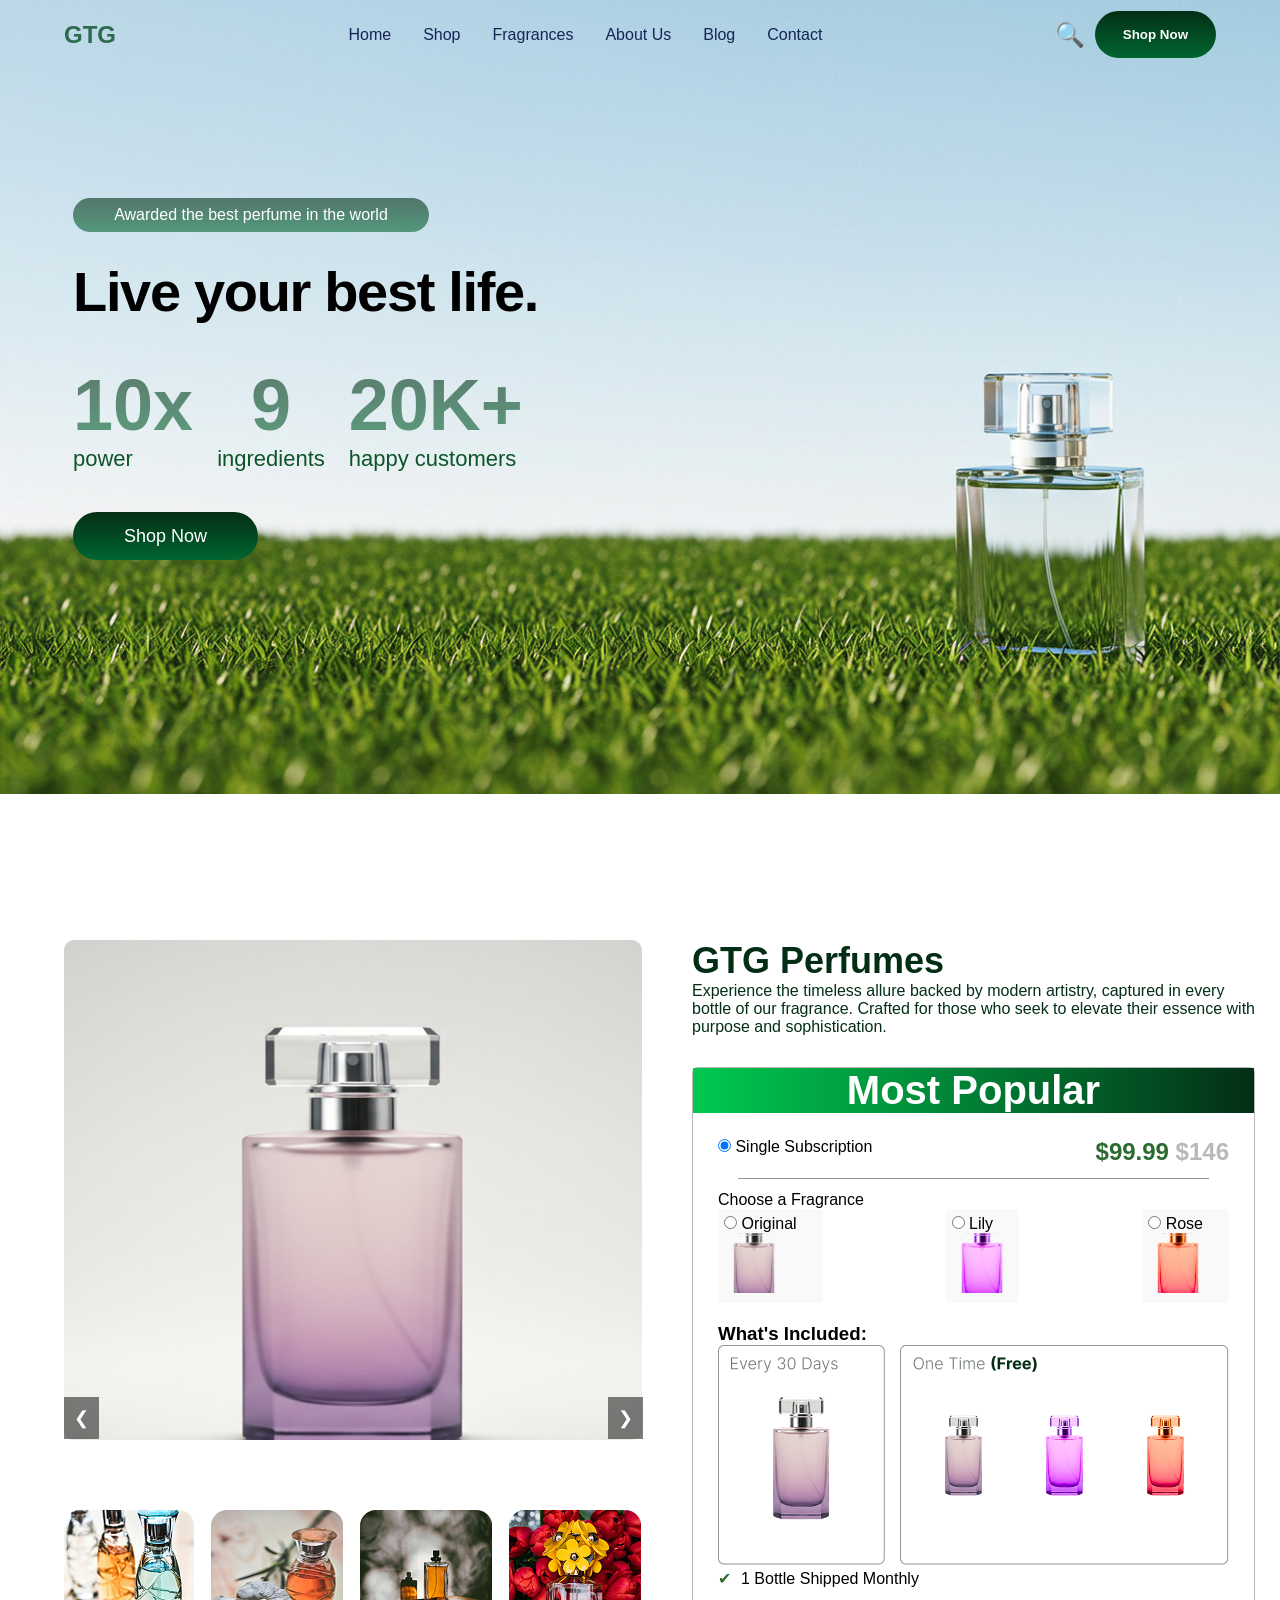
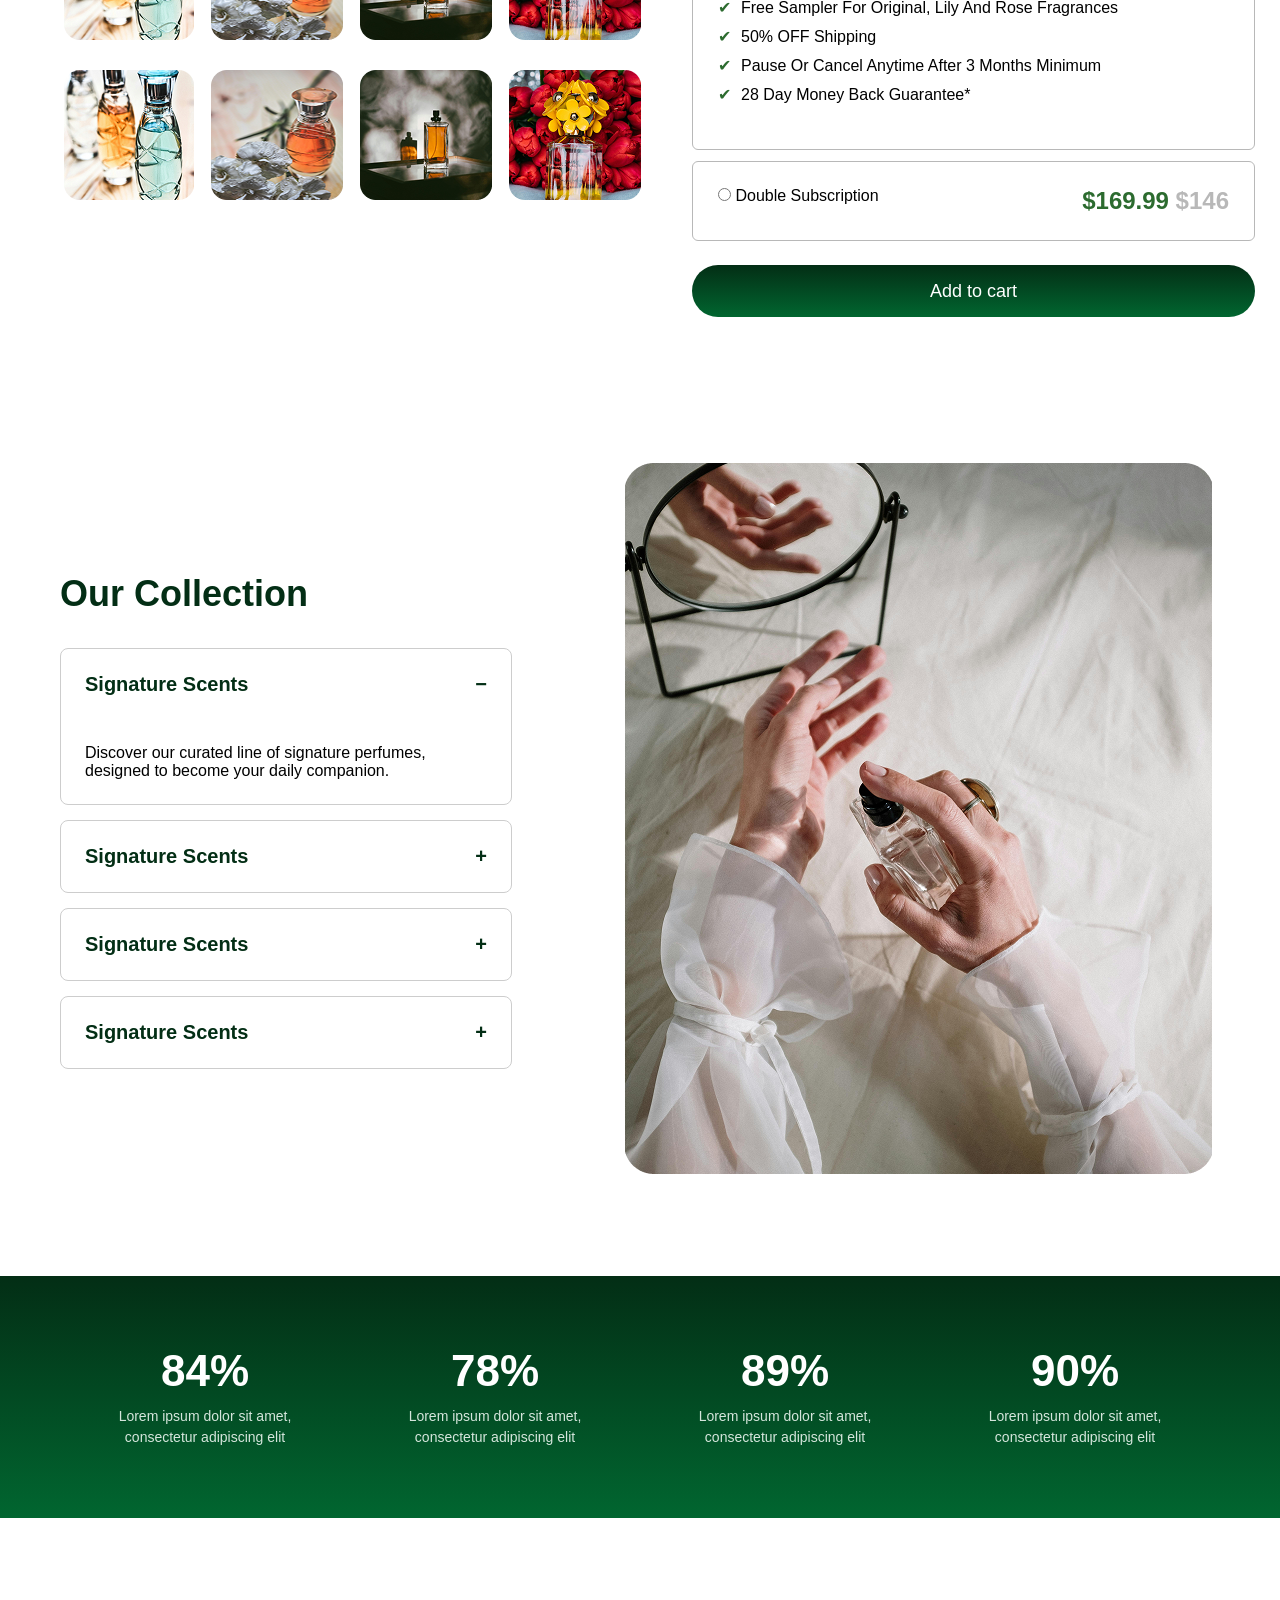
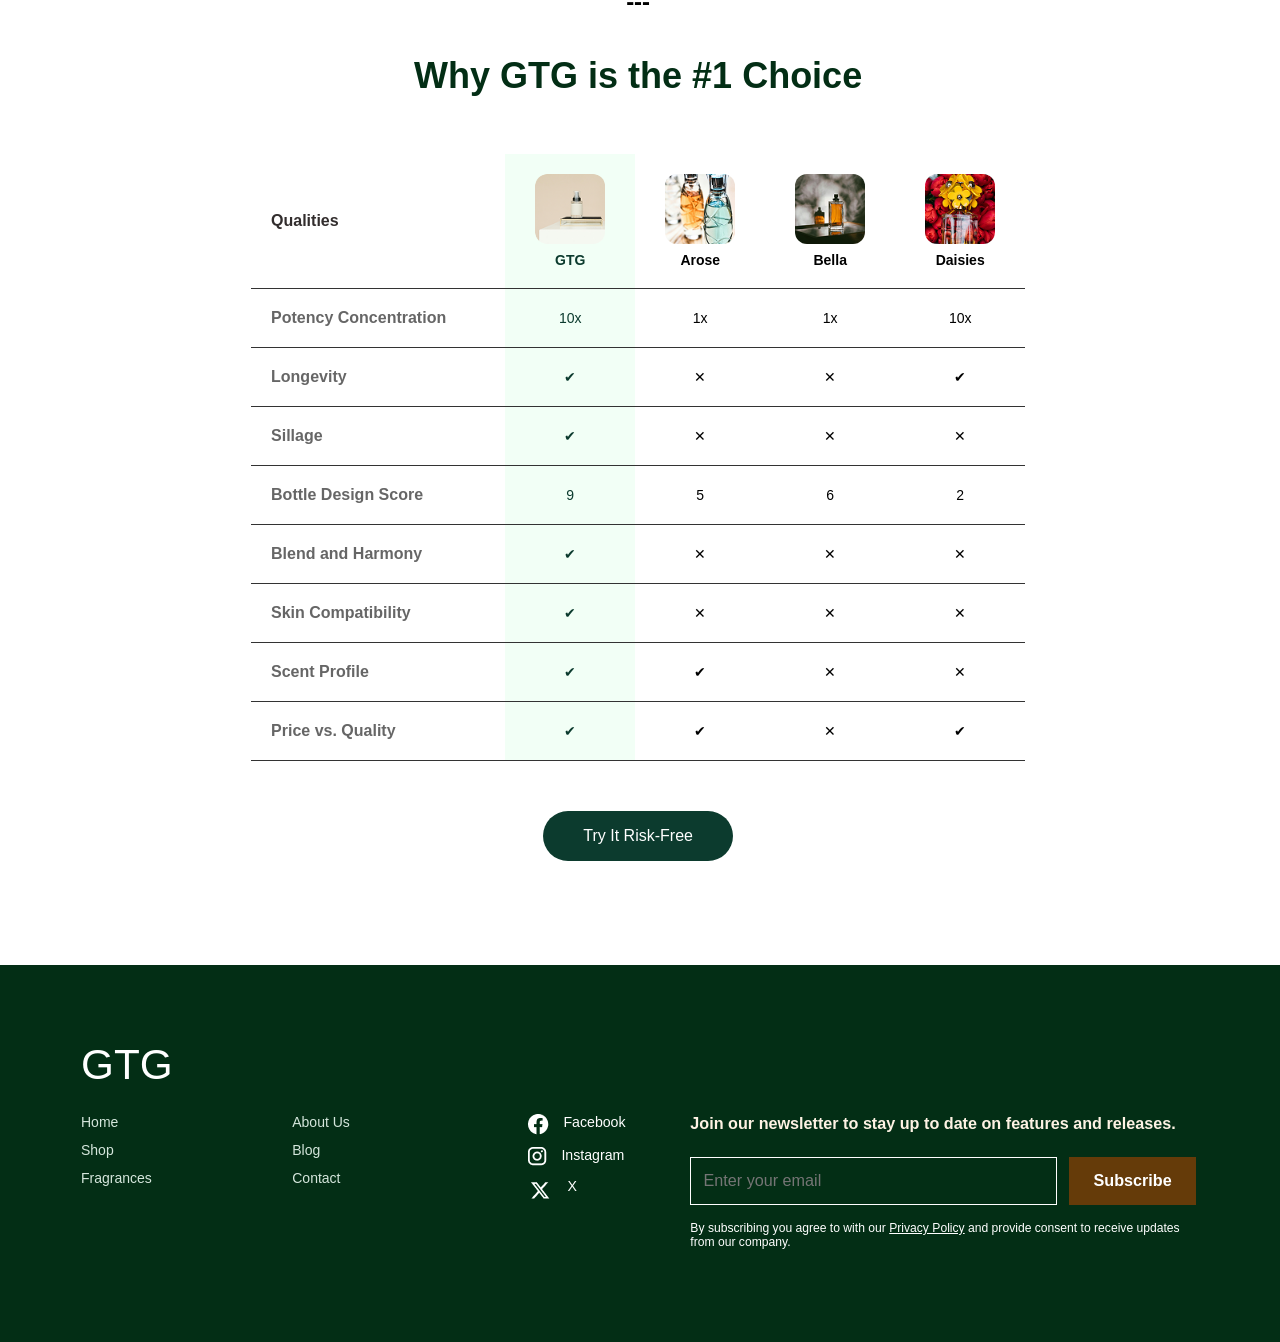
==== index.html @ 64ce1690 "Create index.html" ====
<!DOCTYPE html>
<html lang="en">
  <head>
    <meta charset="UTF-8" />
    <meta name="viewport" content="width=device-width, initial-scale=1.0" />
    <title>Header Example</title>
    <link rel="stylesheet" href="css/perfume.css" />
    <script src="js/perfume.js" defer></script>
  </head>
  <body>
    <div class="container">
      <header>
        <div class="header-left"><span class="gtg">GTG</span></div>
        <div class="header-center" id="navMenu">
          <nav>
            <ul>
              <li><a href="#">Home</a></li>
              <li><a href="#">Shop</a></li>
              <li><a href="#">Fragrances</a></li>
              <li><a href="#">About Us</a></li>
              <li><a href="#">Blog</a></li>
              <li><a href="#">Contact</a></li>
            </ul>
          </nav>
        </div>
        <div class="header-right">
          <span class="search-icon">&#128269;</span>
          <button class="shop-now-btn">Shop Now</button>
          <div class="hamburger" onclick="toggleMenu()">☰</div>
        </div>
      </header>
      <section class="promo-section">
        <div class="award">
          <button class="award-btn">
            Awarded the best perfume in the world
          </button>
        </div>
        <div class="tagline"><h1>Live your best life.</h1></div>
        <div class="stats">
          <div class="stat">
            <span class="number">10x</span> <span class="label">power</span>
          </div>
          <div class="stat">
            <span class="number">9</span> <span class="label">ingredients</span>
          </div>
          <div class="stat">
            <span class="number">20K+</span>
            <span class="label">happy customers</span>
          </div>
        </div>
        <button class="shop-now-btn">Shop Now</button>
      </section>
    </div>
    <div class="section-2">
      <div class="carousel-container">
        <img
          id="main-image"
          class="main-image"
          src="/assets/image_1.png"
          alt="Main Image"
        />
        <div class="thumbnails-container">
          <img src="/assets/image_1.png" class="thumbnail" data-index="1" />
          <img
            src="/assets/image_1.png"
            alt="Thumbnail 3"
            class="thumbnail"
            data-index="2"
          />
        </div>
        <div class="next-prev">
          <button class="prev">&#10094;</button>
          <button class="next">&#10095;</button>
        </div>
        <div class="dots">
          <span class="dot" data-index="0"></span>
          <span class="dot" data-index="1"></span>
          <span class="dot" data-index="2"></span>
        </div>
        <div class="bottom-image">
          <img src="/assets/same1.png" /> <img src="/assets/same2.png" />
          <img src="/assets/same3.png" /> <img src="/assets/same4.png" />
        </div>
        <div class="bottom-image">
          <img src="/assets/same1.png" /> <img src="/assets/same2.png" />
          <img src="/assets/same3.png" /> <img src="/assets/same4.png" />
        </div>
      </div>
      <div class="right-container">
        <label class="right-heading">GTG Perfumes</label><br />
        <label class="right-sub-heading"
          >Experience the timeless allure backed by modern artistry, captured in
          every bottle of our fragrance. Crafted for those who seek to elevate
          their essence with purpose and sophistication.</label
        >
        <div class="container-perfume">
          <div class="header-perfume"><h1>Most Popular</h1></div>
          <div class="subscription-option">
            <div>
              <div class="radio-section-split">
                <div class="radio-select">
                  <label>
                    <input
                      type="radio"
                      id="single-subscription"
                      name="subscription"
                      checked
                    />
                    Single Subscription
                  </label>
                </div>
                <div class="right-section-field">
                  <p class="price">
                    $99.99 <span class="old-price">$146</span>
                  </p>
                </div>
              </div>
              <div class="single-subscription-fields">
                <hr />
                <label class="choose-lab">Choose a Fragrance</label>
                <div class="fragrance-options">
                  <div class="fragrance-option">
                    <div class="choose-option">
                      <input
                        type="radio"
                        id="original"
                        name="fragrance"
                        checked
                      />
                      <label for="original"> Original </label>
                    </div>
                    <div class="image">
                      <img src="/assets/original.png" alt="Original" />
                    </div>
                  </div>
                  <div class="fragrance-option">
                    <div class="choose-option">
                      <input type="radio" id="lily" name="fragrance" />
                      <label for="lily"> Lily </label>
                    </div>
                    <div class="image">
                      <img src="/assets/lily.png" alt="Lily" />
                    </div>
                  </div>
                  <div class="fragrance-option">
                    <div class="choose-option">
                      <input type="radio" id="rose" name="fragrance" />
                      <label for="rose"> Rose </label>
                    </div>
                    <div class="image">
                      <img src="/assets/rose.png" alt="Rose" />
                    </div>
                  </div>
                </div>
                <div class="included">
                  <h3>What's Included:</h3>
                  <div class="include">
                    <div>
                      <img src="/assets/30.png" />
                    </div>
                    <div>
                      <img src="/assets/one_time.png" />
                    </div>
                  </div>
                  <ul>
                    <li>1 Bottle Shipped Monthly</li>
                    <li>Free Sampler For Original, Lily And Rose Fragrances</li>
                    <li>50% OFF Shipping</li>
                    <li>Pause Or Cancel Anytime After 3 Months Minimum</li>
                    <li>28 Day Money Back Guarantee*</li>
                  </ul>
                </div>
              </div>
            </div>
          </div>
        </div>
        <div class="container-perfume-double">
          <div class="subscription-option-double">
            <div>
              <div class="radio-section-split">
                <div class="radio-select">
                  <label>
                    <input
                      type="radio"
                      id="double-subscription"
                      name="subscription"
                    />
                    Double Subscription
                  </label>
                </div>
                <div class="right-section-field">
                  <p class="price">
                    $169.99 <span class="old-price">$146</span>
                  </p>
                </div>
              </div>
              <div class="single-subscription-fields">
                <hr />
                <label class="choose-lab">Choose a Fragrance 1</label>
                <div class="fragrance-options">
                  <div class="fragrance-option">
                    <div class="choose-option">
                      <input
                        type="radio"
                        id="original"
                        name="fragrance"
                        checked
                      />
                      <label for="original"> Original </label>
                    </div>
                    <div class="image">
                      <img src="/assets/original.png" alt="Original" />
                    </div>
                  </div>
                  <div class="fragrance-option">
                    <div class="choose-option">
                      <input type="radio" id="lily" name="fragrance" />
                      <label for="lily"> Lily </label>
                    </div>
                    <div class="image">
                      <img src="/assets/lily.png" alt="Lily" />
                    </div>
                  </div>
                  <div class="fragrance-option">
                    <div class="choose-option">
                      <input type="radio" id="rose" name="fragrance" />
                      <label for="rose"> Rose </label>
                    </div>
                    <div class="image">
                      <img src="/assets/rose.png" alt="Rose" />
                    </div>
                  </div>
                </div>
                <label class="choose-lab">Choose a Fragrance 2</label>
                <div class="fragrance-options">
                  <div class="fragrance-option">
                    <div class="choose-option">
                      <input
                        type="radio"
                        id="original"
                        name="fragrance"
                        checked
                      />
                      <label for="original"> Original </label>
                    </div>
                    <div class="image">
                      <img src="/assets/original.png" alt="Original" />
                    </div>
                  </div>
                  <div class="fragrance-option">
                    <div class="choose-option">
                      <input type="radio" id="lily" name="fragrance" />
                      <label for="lily"> Lily </label>
                    </div>
                    <div class="image">
                      <img src="/assets/lily.png" alt="Lily" />
                    </div>
                  </div>
                  <div class="fragrance-option">
                    <div class="choose-option">
                      <input type="radio" id="rose" name="fragrance" />
                      <label for="rose"> Rose </label>
                    </div>
                    <div class="image">
                      <img src="/assets/rose.png" alt="Rose" />
                    </div>
                  </div>
                </div>
                <div class="included">
                  <h3>What's Included:</h3>
                  <div class="include">
                    <div>
                      <img src="/assets/30.png" />
                    </div>
                    <div>
                      <img src="/assets/one_time.png" />
                    </div>
                  </div>
                  <ul>
                    <li>1 Bottle Shipped Monthly</li>
                    <li>Free Sampler For Original, Lily And Rose Fragrances</li>
                    <li>50% OFF Shipping</li>
                    <li>Pause Or Cancel Anytime After 3 Months Minimum</li>
                    <li>28 Day Money Back Guarantee*</li>
                  </ul>
                </div>
              </div>
            </div>
          </div>
        </div>
        <button class="btn">Add to cart</button>
      </div>
    </div>
    <section class="collection">
      <div class="left-section">
        <h2 class="heading">Our Collection</h2>
        <div class="accordion">
          <div class="accordion-item active">
            <button class="accordion-header">
              <span>Signature Scents</span> <span class="icon">−</span>
            </button>
            <!-- <div class="accordion-body">
              <p>
                Discover our curated line of signature perfumes, designed to
                become your daily companion.
              </p>
            </div> -->
            <p>
              Discover our curated line of signature perfumes, designed to
              become your daily companion.
            </p>
          </div>
          <div class="accordion-item">
            <button class="accordion-header">
              <span>Signature Scents</span> <span class="icon">+</span>
            </button>
          </div>
          <div class="accordion-item">
            <button class="accordion-header">
              <span>Signature Scents</span> <span class="icon">+</span>
            </button>
          </div>
          <div class="accordion-item">
            <button class="accordion-header">
              <span>Signature Scents</span> <span class="icon">+</span>
            </button>
          </div>
        </div>
      </div>
      <div class="right-section">
        <img src="/assets/section-3.png" alt="Original" />
      </div>
    </section>
    <section class="stats-section">
      <div class="stats-container">
        <div class="stat-item">
          <h2>84%</h2>
          <p>Lorem ipsum dolor sit amet,<br />consectetur adipiscing elit</p>
        </div>
        <div class="stat-item">
          <h2>78%</h2>
          <p>Lorem ipsum dolor sit amet,<br />consectetur adipiscing elit</p>
        </div>
        <div class="stat-item">
          <h2>89%</h2>
          <p>Lorem ipsum dolor sit amet,<br />consectetur adipiscing elit</p>
        </div>
        <div class="stat-item">
          <h2>90%</h2>
          <p>Lorem ipsum dolor sit amet,<br />consectetur adipiscing elit</p>
        </div>
      </div>
    </section>
    <section class="comparison-section">
      <h1 class="section-title-1">---</h1>
      <h2 class="section-title">Why GTG is the #1 Choice</h2>
      <table class="comparison-table">
        <thead>
          <tr>
            <td class="table-heading">Qualities</td>
            <th class="highlight">
              <img src="/assets/col1.png" alt="GTG" /> <span>GTG</span>
            </th>
            <th>
              <img src="/assets/col2.png" alt="Arose" /> <span>Arose</span>
            </th>
            <th>
              <img src="/assets/col3.png" alt="Bella" /> <span>Bella</span>
            </th>
            <th>
              <img src="/assets/col4.png" alt="Daisies" /> <span>Daisies</span>
            </th>
          </tr>
        </thead>
        <tbody>
          <tr>
            <td>Potency Concentration</td>
            <td class="highlight">10x</td>
            <td>1x</td>
            <td>1x</td>
            <td>10x</td>
          </tr>
          <tr>
            <td>Longevity</td>
            <td class="highlight">✔</td>
            <td>✕</td>
            <td>✕</td>
            <td>✔</td>
          </tr>
          <tr>
            <td>Sillage</td>
            <td class="highlight">✔</td>
            <td>✕</td>
            <td>✕</td>
            <td>✕</td>
          </tr>
          <tr>
            <td>Bottle Design Score</td>
            <td class="highlight">9</td>
            <td>5</td>
            <td>6</td>
            <td>2</td>
          </tr>
          <tr>
            <td>Blend and Harmony</td>
            <td class="highlight">✔</td>
            <td>✕</td>
            <td>✕</td>
            <td>✕</td>
          </tr>
          <tr>
            <td>Skin Compatibility</td>
            <td class="highlight">✔</td>
            <td>✕</td>
            <td>✕</td>
            <td>✕</td>
          </tr>
          <tr>
            <td>Scent Profile</td>
            <td class="highlight">✔</td>
            <td>✔</td>
            <td>✕</td>
            <td>✕</td>
          </tr>
          <tr>
            <td>Price vs. Quality</td>
            <td class="highlight">✔</td>
            <td>✔</td>
            <td>✕</td>
            <td>✔</td>
          </tr>
        </tbody>
      </table>
      <button class="cta-btn">Try It Risk-Free</button>
    </section>
    <footer class="footer">
      <div class="footer-gtg"><span class="gtg">GTG</span></div>
      <div class="footer-container">
        <!-- Links -->
        <div class="footer-links">
          <div class="footer-tags">
            <a href="#">Home</a> <a href="#">Shop</a> <a href="#">Fragrances</a>
          </div>
          <div class="footer-tags">
            <a href="#">About Us</a> <a href="#">Blog</a>
            <a href="#">Contact</a>
          </div>
        </div>
        <!-- Social -->
        <div class="footer-social">
          <a href="#">
            <img src="/assets/facebook.png" />
            <span class="label">Facebook</span>
          </a>
          <a href="#">
            <img src="/assets/insta.png" /> <span class="label">Instagram</span>
          </a>
          <a href="#">
            <img src="/assets/X.png" /> <span class="label">X</span>
          </a>
        </div>
        <!-- Newsletter -->
        <div class="footer-newsletter">
          <p class="newsletter-title">
            Join our newsletter to stay up to date on features and releases.
          </p>
          <div class="newsletter-form">
            <input type="email" placeholder="Enter your email" />
            <button>Subscribe</button>
          </div>
          <p class="newsletter-note">
            By subscribing you agree to with our
            <a href="#">Privacy Policy</a> and provide consent to receive
            updates from our company.
          </p>
        </div>
      </div>
    </footer>
  </body>
</html>
---- css/perfume.css ----
* {
  margin: 0;
  padding: 0;
  box-sizing: border-box;
}
body {
  font-family: Arial, sans-serif;
  overflow-x: hidden;
}
.hamburger {
  display: none;
  font-size: 26px;
  cursor: pointer;
}
.container {
  position: relative;
  background: url("/assets/section_1.png") no-repeat center center/cover;
  background-size: cover;
  background-position: center;
  height: 794px;
  width: 100%;
  display: flex;
  flex-direction: column;
}
header .header-left .gtg {
  font-size: 24px;
  font-weight: bold;
  color: #2d6a4f;
}
header .header-center nav ul {
  display: flex;
  gap: 32px;
  list-style: none;
}
header .header-center nav ul li a {
  text-decoration: none;
  color: #162456;
  font-size: 16px;
}
header .header-right {
  display: flex;
  gap: 10px;
  align-items: center;
}
header .header-right .search-icon {
  font-size: 24px;
  cursor: pointer;
}
.section-2 {
  display: flex;
  margin-top: 146px;
  margin-right: 63px;
  margin-left: 64px;
  gap: 50px;
}

.promo-section .stats {
  display: flex;
  margin-bottom: 40px;
  gap: 24px;
}
.promo-section .stat {
  text-align: center;
  display: flex;
  flex-flow: column;
}
.btn {
  padding: 12px 24px;
  background: linear-gradient(180deg, #032e15 0%, #016630 100%);
  color: #ffffff;
  border: none;
  font-weight: 500;
  border-radius: 100px;
  height: 52px;
  font-size: 18px;
  width: 100%;
  margin-top: 24px;
}
.right-heading {
  font-size: 36px;
  color: #032e15;
  font-weight: 600;
}
.right-sub-heading {
  margin-top: 16px;
  font-size: 16px;
  color: #032e15;
  font-weight: 300;
}
.container-perfume {
  border: 1.01px solid #b8b8b8;
  border-radius: 6px;
  margin-top: 31px;
}
.container-perfume-double {
  border: 1.01px solid #b8b8b8;
  border-radius: 6px;
  margin-top: 11px;
}
.header-perfume {
  background: linear-gradient(270deg, #032e15 0%, #008236 51.92%, #00c950 100%);
  color: #ffffff;
  font-size: 20px;
  text-align: center;
}
hr {
  border: none;
  border-top: 1px solid #919798;
  margin: 12px 20px;
}
.main-image {
  width: 100%;
  height: 500px;
  object-fit: cover;
  border-radius: 10px;
}
.thumbnails-container {
  display: flex;
  justify-content: center;
  gap: 10px;
  margin-top: 15px;
  display: none;
}
.thumbnail {
  height: 80px;
  object-fit: cover;
  cursor: pointer;
  border-radius: 8px;
  transition: transform 0.3s ease-in-out;
}

.prev,
.next {
  top: 50%;
  transform: translateY(-50%);
  background-color: rgba(0, 0, 0, 0.5);
  color: white;
  border: none;
  padding: 10px;
  cursor: pointer;
  font-size: 18px;
  z-index: 10;
}
.prev {
  left: 10px;
}
.next {
  right: 10px;
}
.dots {
  display: flex;
  justify-content: center;
  margin-top: 10px;
}
.dot {
  height: 10px;
  margin: 0 5px;
  border-radius: 50%;
  background-color: gray;
  cursor: pointer;
}

.subscription-option {
  padding: 25px;
}
.subscription-option h2 {
  font-size: 20px;
  margin: 0;
}
.subscription-option-double {
  padding: 25px;
}
.subscription-option-double h2 {
  font-size: 20px;
  margin: 0;
}
.radio-section-split {
  display: flex;
  justify-content: space-between;
}
.price {
  font-size: 24px;
  font-weight: bold;
  color: #2c6b2f;
}
.choose-lab {
  margin-top: 18px;
  margin-bottom: 14px;
}
.fragrance-option {
  background: #f9f9f9;
  padding: 6px;
  border-radius: 4px;
}
.fragrance-options {
  display: flex;
  justify-content: space-between;
}
.fragrance-options label {
  font-size: 16px;
  margin-right: 20px;
  display: inline-block;
  cursor: pointer;
}
.fragrance-options img {
  width: 60px;
  height: 60px;
  object-fit: cover;
  border-radius: 8px;
}

.included {
  margin: 20px 0;
}
.included ul {
  list-style-type: none;
  padding: 0;
}
.included li {
  font-size: 16px;
  margin-bottom: 10px;
}
.included li::before {
  content: "✔";
  margin-right: 10px;
  color: #2c6b2f;
}
.footer .price {
  font-size: 28px;
  font-weight: bold;
  color: #2c6b2f;
}
.footer .old-price {
  font-size: 16px;
  color: #888;
  text-decoration: line-through;
}
.old-price {
  color: #b8b8b8;
}
.bottom-image {
  display: flex;
  margin-top: 30px;
  gap: 16px;
}
.footer .subscribe-button {
  background-color: #2c6b2f;
  color: white;
  padding: 10px 20px;
  border: none;
  border-radius: 5px;
  cursor: pointer;
}
.footer .subscribe-button:hover {
  background-color: #1e4c20;
}
.footer .double-subscription {
  background-color: #1e4c20;
}
.collection {
  display: flex;
  margin-left: 60px;
  margin-right: 68px;
  margin-top: 146px;
  gap: 113px;
  margin-bottom: 98px;
}
.left-section {
  flex: 1;
  display: flex;
  flex-flow: column;
  justify-content: center;
}
.right-section {
  flex: 1;
}
.heading {
  color: #032e15;
  font-size: 36px;
  margin-bottom: 33px;
}

.footer-brand h2 {
  font-size: 36px;
  font-weight: 700;
}
.stats-section {
  background: linear-gradient(180deg, #032e15 0%, #016630 100%);
  padding: 70px 80px;
}
.stats-container {
  display: grid;
  grid-template-columns: repeat(4, 1fr);
  gap: 40px;
  text-align: center;
}
.stat-item h2 {
  font-size: 44px;
  font-weight: 700;
  color: #ffffff;
  margin-bottom: 10px;
}
.stat-item p {
  font-size: 14px;
  line-height: 1.5;
  color: #d5e6dc;
  margin: 0;
}
.comparison-section {
  margin-top: 69.75px;
  margin-left: 251.05px;
  margin-right: 254.81px;
  margin-bottom: 104.28px;
  text-align: center;
}
.comparison-table {
  width: 100%;
  max-width: 1200px;
  margin: auto;
  border-collapse: separate;
  border-spacing: 0;
}
.comparison-table th,
.comparison-table td {
  padding: 20px;
  border-bottom: 1px solid #333;
  font-size: 14px;
}
.comparison-table th {
  font-weight: 600;
}
.comparison-table th img {
  width: 70px;
  height: 70px;
  border-radius: 12px;
  object-fit: cover;
  display: block;
  margin: auto;
}
.comparison-table th span {
  display: block;
  margin-top: 8px;
}
.highlight {
  background: #f2fff6;
  color: #0c3b2e;
}
.highlight td,
.highlight th {
  border-color: #cfe8d9;
}
.comparison-table tbody td:not(:first-child) {
  text-align: center;
}
.cta-btn {
  margin-top: 50px;
  padding: 16px 40px;
  background: #0c3b2e;
  color: #fff;
  border: none;
  border-radius: 30px;
  font-size: 16px;
  cursor: pointer;
}

header {
  display: flex;
  justify-content: space-between;
  align-items: center;
  padding: 11px 64px;
}

.award-btn {
  padding: 8px 16px;
  border-radius: 10000px;
  background: linear-gradient(
    180deg,
    rgba(3, 46, 21, 0.6) 0%,
    rgba(1, 102, 48, 0.6) 100%
  );
  border: none;
  margin-bottom: 27px;
  color: #ffff;
  font-size: 16px;
  width: 356px;
}
.promo-section {
  width: 692px;
  height: 344px;
  padding-top: 129px;
  padding-left: 73px;
}
.promo-section .tagline h1 {
  font-size: 56px;
  margin-bottom: 40px;
  font-weight: bold;
  font-weight: 700;
  letter-spacing: -1.33px;
}
.promo-section .stat .number {
  font-size: 30px;
  font-weight: bold;
  background: linear-gradient(
    180deg,
    rgba(3, 46, 21, 0.6) 0%,
    rgba(1, 102, 48, 0.6) 100%
  );
  -webkit-background-clip: text;
  color: transparent;
  font-size: 72px;
}
.promo-section .stat .label {
  font-size: 22px;
  color: #0d542b;
  text-align: left;
  font-weight: 300;
}
header .shop-now-btn {
  padding: 16px 28px;
  background: linear-gradient(180deg, #032e15 0%, #016630 100%);
  color: #ffffff;
  border: none;
  cursor: pointer;
  font-weight: bold;
  border-radius: 505px;
}
.promo-section .shop-now-btn {
  padding: 12px 16px;
  background: linear-gradient(180deg, #032e15 0%, #016630 100%);
  color: #ffffff;
  border: none;
  font-weight: 500;
  border-radius: 100px;
  width: 185px;
  height: 48px;
  font-size: 18px;
} /* Footer section */
.footer {
  background: #032e15;
  color: #ffffff;
  padding-top: 75.52px;
  padding-left: 81px;
  padding-right: 84px;
  padding-bottom: 93px;
}
.footer-gtg {
  height: 73px;
}
.gtg {
  font-size: 42.32px;
  font-family: 700;
}
.footer-container {
  display: flex;
  justify-content: space-between; /* align-items: start; */
}
.footer-links {
  display: flex;
  justify-content: space-between;
  gap: 40px;
}
.footer-links a {
  display: block;
  color: #d5e6dc;
  text-decoration: none;
  margin-bottom: 12px;
  font-size: 14px;
}
.footer-links a:hover {
  color: #fff;
}
.footer-tags {
  width: 171.24476623535156px;
}
.footer-social {
  display: flex;
  flex-direction: column;
}
.footer-social a {
  color: #fff;
  font-size: 14.16px;
  text-decoration: none;
  display: flex;
  gap: 14.16px;
  margin-bottom: 12px;
}
.newsletter-title {
  font-size: 16.18px;
  margin-bottom: 24px;
  font-weight: 700;
  color: #fef3e4;
}
.newsletter-form input {
  flex: 1;
  padding: 12.14px;
  background: transparent;
  color: #fff;
  font-size: 16.18px;
  border: 1.01px solid #ffffff;
  height: 48.270912170410156px;
}
.newsletter-form button {
  background: #653b09;
  border: none;
  color: #fff;
  font-size: 16.18px;
  cursor: pointer;
  padding: 12.14px 24.27px;
  font-weight: 700;
}
.newsletter-note {
  font-size: 12.14px;
  color: #ffffff;
  font-weight: 300;
}
.newsletter-note a {
  color: #ffffff;
  text-decoration: underline;
}
.newsletter-form {
  display: flex;
  gap: 12px;
  margin-bottom: 16.18px;
}
.footer-newsletter {
  max-width: 505.6440124511719px;
}
.section-title {
  color: #032e15;
  font-size: 36px;
  margin-bottom: 57px;
}
.section-title-1 {
  margin-bottom: 39px;
}
.table-heading {
  color: #322d2d !important;
  font-size: 16px;
  font-weight: 700;
}
.comparison-table td:first-child {
  text-align: left;
  color: #666666;
  font-size: 16px;
  font-weight: 700;
}
.include {
  display: flex;
  justify-content: space-between;
  gap: 15px;
}
.accordion-item {
  border: 1px solid #cdcdcd;
  padding: 24px;
  border-radius: 8px;
}
.accordion-item.active .accordion-header {
  width: 100%;
  display: flex;
  justify-content: space-between;
  border: none;
  background: #ffffff;
  font-size: 20px;
  font-weight: 700;
  color: #032e15;
  margin-bottom: 48px;
}
.accordion-header {
  width: 100%;
  display: flex;
  justify-content: space-between;
  border: none;
  background: #ffffff;
  font-size: 20px;
  font-weight: 700;
  color: #032e15;
}
.accordion {
  display: flex;
  flex-flow: column;
  gap: 15px;
}
.next-prev {
  display: flex;
  gap: 88%;
  margin-top: -26px;
}

@media (max-width: 768px) {
  .hamburger {
    display: block;
  }
  .header-center {
    position: absolute;
    top: 70px;
    left: 0;
    background: white;
    display: none;
  }
  .header-center nav ul {
    flex-direction: column;
    padding: 20px;
    gap: 16px;
    text-align: center;
  }
  .header {
    padding: 20px;
  }
  .promo-section {
    padding-top: 50px;
    padding-right: 20px;
    padding-left: 20px;
  }
  .award-btn {
    width: auto;
    margin-bottom: 20px;
  }
  .promo-section .tagline h1 {
    font-size: 40px;
  }
  .promo-section .stat .number {
    font-size: 40px;
  }
  .promo-section .stats {
    gap: 20px;
  }
  .promo-section .stat .label {
    font-size: 18px;
  }
  header {
    padding: 20px;
  }
  .section-2 {
    display: block;
    width: 100%;
    margin: 0;
  }
  .main-image {
    width: 100%;
    margin: 20px 20px 20px 0px;
  }
  .bottom-image {
    display: grid;
    grid-template-columns: repeat(2, 1fr);
    margin: 20px 20px 20px 0px;
  }
  .right-container {
    margin: 20px;
  }
  .left-section {
    width: 100%;
    margin: 20px 20px 20px 0px;
  }
  .right-section {
    width: 100%;
    margin: 20px 20px 20px 0px;
  }
  .stats-section {
    width: 100% !important;
    padding: 10px;
  }
  .comparison-section {
    width: 100%;
    margin: 10px;
  }
  .footer {
    width: 100%;
    margin: 20px;
    display: block;
  }
  .collection {
    display: block;
    margin: 0px;
  }
  .right-section img {
    width: 100%;
  }
}
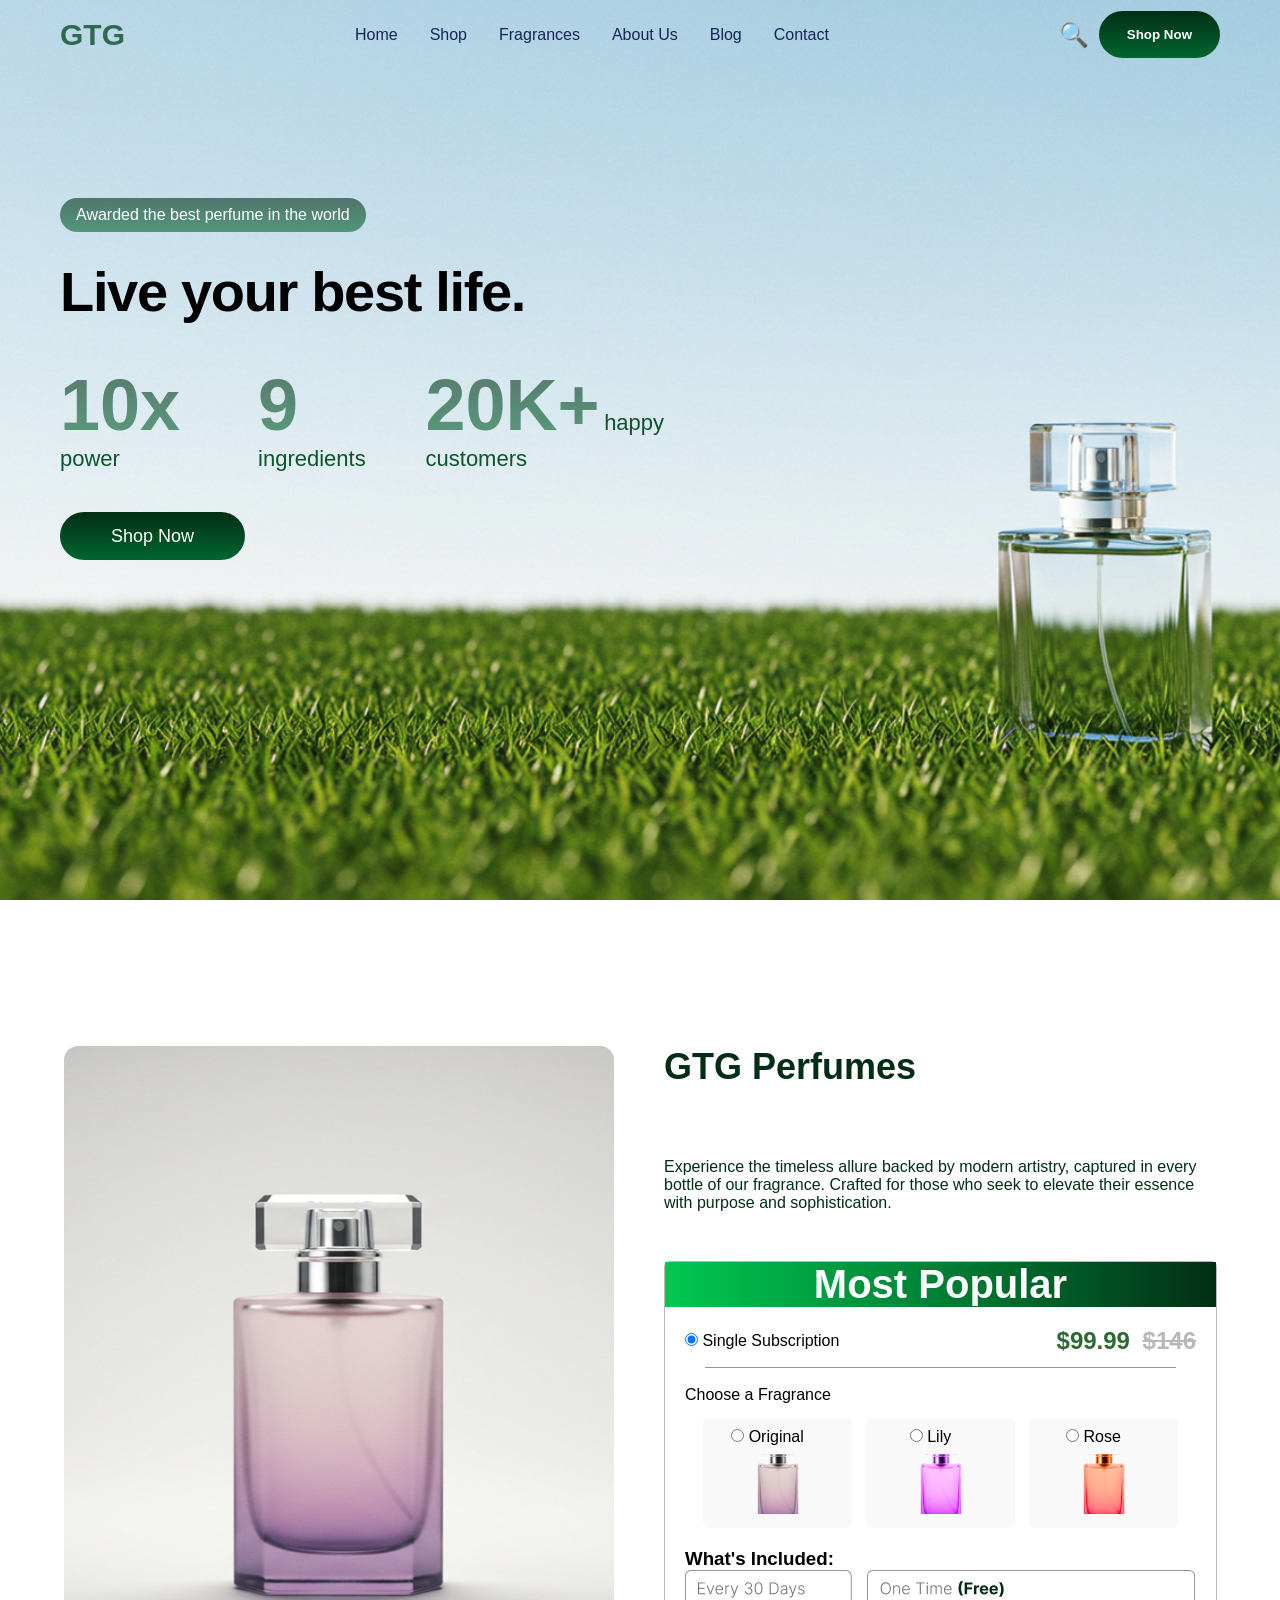
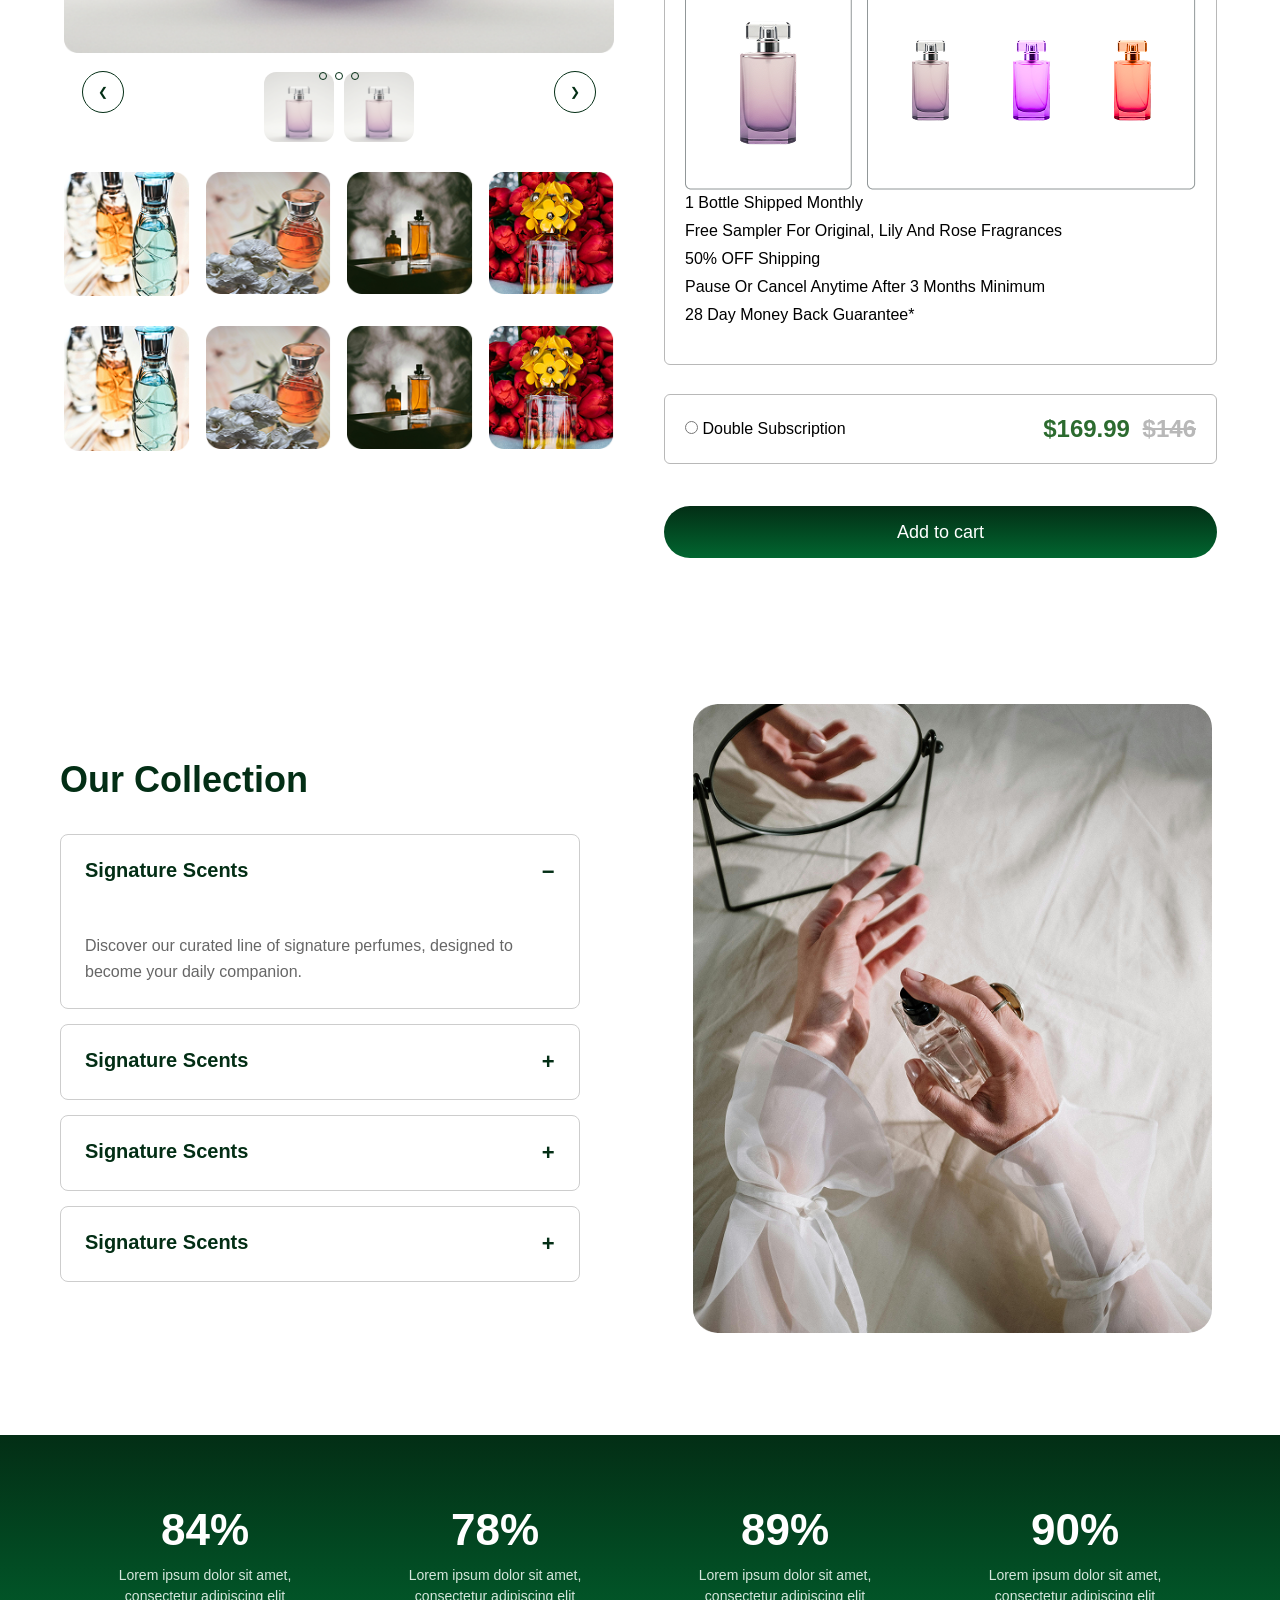
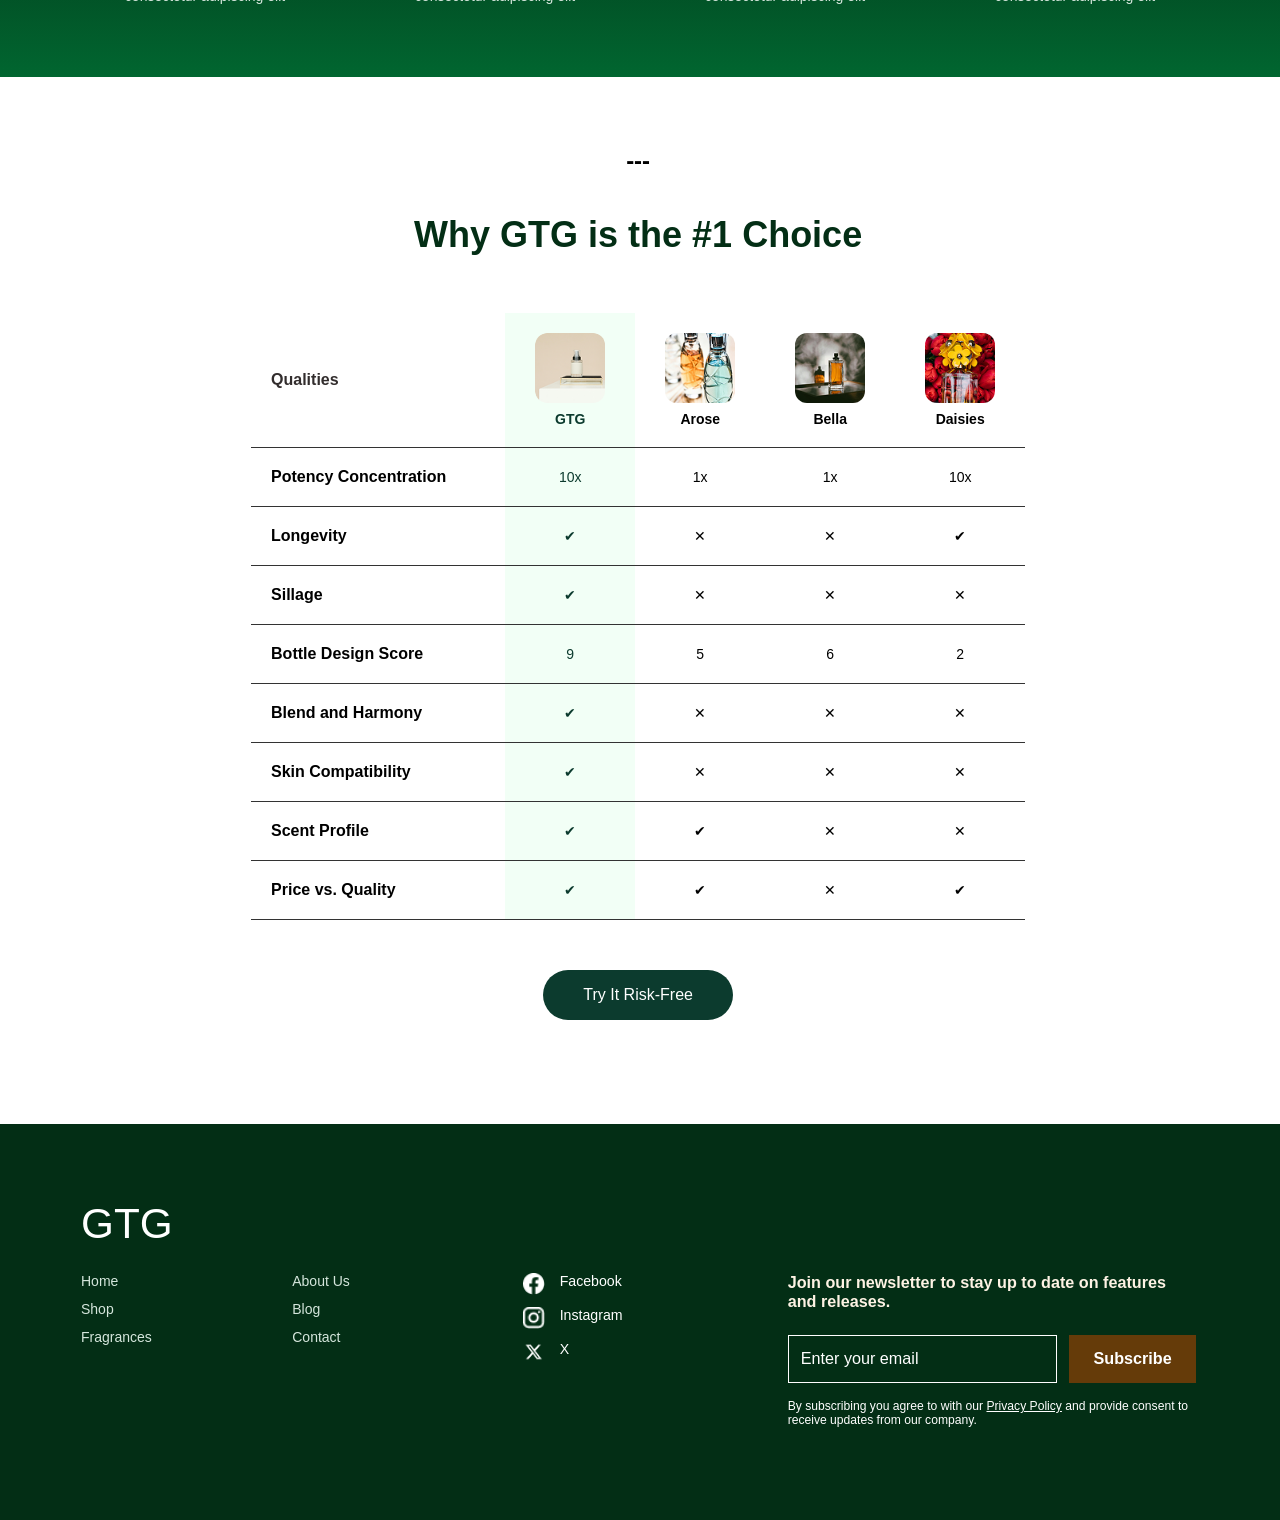
==== commit 021b9b76: "Update index.html" ====
--- a/index.html
+++ b/index.html
@@ -56,13 +56,13 @@
         <img
           id="main-image"
           class="main-image"
-          src="/assets/image_1.png"
+          src="./assets/image_1.png"
           alt="Main Image"
         />
         <div class="thumbnails-container">
-          <img src="/assets/image_1.png" class="thumbnail" data-index="1" />
+          <img src="./assets/image_1.png" class="thumbnail" data-index="1" />
           <img
-            src="/assets/image_1.png"
+            src="./assets/image_1.png"
             alt="Thumbnail 3"
             class="thumbnail"
             data-index="2"
@@ -78,12 +78,12 @@
           <span class="dot" data-index="2"></span>
         </div>
         <div class="bottom-image">
-          <img src="/assets/same1.png" /> <img src="/assets/same2.png" />
-          <img src="/assets/same3.png" /> <img src="/assets/same4.png" />
+          <img src="./assets/same1.png" /> <img src="./assets/same2.png" />
+          <img src="./assets/same3.png" /> <img src="./assets/same4.png" />
         </div>
         <div class="bottom-image">
-          <img src="/assets/same1.png" /> <img src="/assets/same2.png" />
-          <img src="/assets/same3.png" /> <img src="/assets/same4.png" />
+          <img src="./assets/same1.png" /> <img src="./assets/same2.png" />
+          <img src="./assets/same3.png" /> <img src="./assets/same4.png" />
         </div>
       </div>
       <div class="right-container">
@@ -130,7 +130,7 @@
                       <label for="original"> Original </label>
                     </div>
                     <div class="image">
-                      <img src="/assets/original.png" alt="Original" />
+                      <img src="./assets/original.png" alt="Original" />
                     </div>
                   </div>
                   <div class="fragrance-option">
@@ -139,7 +139,7 @@
                       <label for="lily"> Lily </label>
                     </div>
                     <div class="image">
-                      <img src="/assets/lily.png" alt="Lily" />
+                      <img src="./assets/lily.png" alt="Lily" />
                     </div>
                   </div>
                   <div class="fragrance-option">
@@ -148,7 +148,7 @@
                       <label for="rose"> Rose </label>
                     </div>
                     <div class="image">
-                      <img src="/assets/rose.png" alt="Rose" />
+                      <img src="./assets/rose.png" alt="Rose" />
                     </div>
                   </div>
                 </div>
@@ -156,10 +156,10 @@
                   <h3>What's Included:</h3>
                   <div class="include">
                     <div>
-                      <img src="/assets/30.png" />
+                      <img src="./assets/30.png" />
                     </div>
                     <div>
-                      <img src="/assets/one_time.png" />
+                      <img src="./assets/one_time.png" />
                     </div>
                   </div>
                   <ul>
@@ -209,7 +209,7 @@
                       <label for="original"> Original </label>
                     </div>
                     <div class="image">
-                      <img src="/assets/original.png" alt="Original" />
+                      <img src="./assets/original.png" alt="Original" />
                     </div>
                   </div>
                   <div class="fragrance-option">
@@ -218,7 +218,7 @@
                       <label for="lily"> Lily </label>
                     </div>
                     <div class="image">
-                      <img src="/assets/lily.png" alt="Lily" />
+                      <img src="./assets/lily.png" alt="Lily" />
                     </div>
                   </div>
                   <div class="fragrance-option">
@@ -227,7 +227,7 @@
                       <label for="rose"> Rose </label>
                     </div>
                     <div class="image">
-                      <img src="/assets/rose.png" alt="Rose" />
+                      <img src="./assets/rose.png" alt="Rose" />
                     </div>
                   </div>
                 </div>
@@ -244,7 +244,7 @@
                       <label for="original"> Original </label>
                     </div>
                     <div class="image">
-                      <img src="/assets/original.png" alt="Original" />
+                      <img src="./assets/original.png" alt="Original" />
                     </div>
                   </div>
                   <div class="fragrance-option">
@@ -253,7 +253,7 @@
                       <label for="lily"> Lily </label>
                     </div>
                     <div class="image">
-                      <img src="/assets/lily.png" alt="Lily" />
+                      <img src="./assets/lily.png" alt="Lily" />
                     </div>
                   </div>
                   <div class="fragrance-option">
@@ -262,7 +262,7 @@
                       <label for="rose"> Rose </label>
                     </div>
                     <div class="image">
-                      <img src="/assets/rose.png" alt="Rose" />
+                      <img src="./assets/rose.png" alt="Rose" />
                     </div>
                   </div>
                 </div>
@@ -270,10 +270,10 @@
                   <h3>What's Included:</h3>
                   <div class="include">
                     <div>
-                      <img src="/assets/30.png" />
+                      <img src="./assets/30.png" />
                     </div>
                     <div>
-                      <img src="/assets/one_time.png" />
+                      <img src="./assets/one_time.png" />
                     </div>
                   </div>
                   <ul>
@@ -314,21 +314,33 @@
             <button class="accordion-header">
               <span>Signature Scents</span> <span class="icon">+</span>
             </button>
+             <p>
+              Discover our curated line of signature perfumes, designed to
+              become your daily companion.
+            </p>
           </div>
           <div class="accordion-item">
             <button class="accordion-header">
               <span>Signature Scents</span> <span class="icon">+</span>
             </button>
+             <p>
+              Discover our curated line of signature perfumes, designed to
+              become your daily companion.
+            </p>
           </div>
           <div class="accordion-item">
             <button class="accordion-header">
               <span>Signature Scents</span> <span class="icon">+</span>
             </button>
+             <p>
+              Discover our curated line of signature perfumes, designed to
+              become your daily companion.
+            </p>
           </div>
         </div>
       </div>
       <div class="right-section">
-        <img src="/assets/section-3.png" alt="Original" />
+        <img src="./assets/section-3.png" alt="Original" />
       </div>
     </section>
     <section class="stats-section">
@@ -359,16 +371,16 @@
           <tr>
             <td class="table-heading">Qualities</td>
             <th class="highlight">
-              <img src="/assets/col1.png" alt="GTG" /> <span>GTG</span>
+              <img src="./assets/col1.png" alt="GTG" /> <span>GTG</span>
             </th>
             <th>
-              <img src="/assets/col2.png" alt="Arose" /> <span>Arose</span>
+              <img src="./assets/col2.png" alt="Arose" /> <span>Arose</span>
             </th>
             <th>
-              <img src="/assets/col3.png" alt="Bella" /> <span>Bella</span>
+              <img src="./assets/col3.png" alt="Bella" /> <span>Bella</span>
             </th>
             <th>
-              <img src="/assets/col4.png" alt="Daisies" /> <span>Daisies</span>
+              <img src="./assets/col4.png" alt="Daisies" /> <span>Daisies</span>
             </th>
           </tr>
         </thead>
@@ -449,14 +461,14 @@
         <!-- Social -->
         <div class="footer-social">
           <a href="#">
-            <img src="/assets/facebook.png" />
+            <img src="./assets/facebook.png" />
             <span class="label">Facebook</span>
           </a>
           <a href="#">
-            <img src="/assets/insta.png" /> <span class="label">Instagram</span>
+            <img src="./assets/insta.png" /> <span class="label">Instagram</span>
           </a>
           <a href="#">
-            <img src="/assets/X.png" /> <span class="label">X</span>
+            <img src="./assets/X.png" /> <span class="label">X</span>
           </a>
         </div>
         <!-- Newsletter -->
--- a/css/perfume.css
+++ b/css/perfume.css
@@ -1,3 +1,4 @@
+
 * {
   margin: 0;
   padding: 0;
@@ -13,17 +14,20 @@
   cursor: pointer;
 }
 .container {
-  position: relative;
-  background: url("/assets/section_1.png") no-repeat center center/cover;
-  background-size: cover;
-  background-position: center;
+  min-height: 100vh;
+  /* background: linear-gradient(to bottom, #cfe3eb 0%, #ffffff 70%); */
+  background: url("../assets/section_1.png") no-repeat center center/cover;
+  padding: 0 60px;
   height: 794px;
-  width: 100%;
-  display: flex;
-  flex-direction: column;
+}
+header {
+  display: flex;
+  justify-content: space-between;
+  align-items: center;
+  padding: 11px 0px;
 }
 header .header-left .gtg {
-  font-size: 24px;
+  font-size: 30px;
   font-weight: bold;
   color: #2d6a4f;
 }
@@ -46,330 +50,19 @@
   font-size: 24px;
   cursor: pointer;
 }
-.section-2 {
-  display: flex;
-  margin-top: 146px;
-  margin-right: 63px;
-  margin-left: 64px;
-  gap: 50px;
-}
-
-.promo-section .stats {
-  display: flex;
-  margin-bottom: 40px;
-  gap: 24px;
-}
-.promo-section .stat {
-  text-align: center;
-  display: flex;
-  flex-flow: column;
-}
-.btn {
-  padding: 12px 24px;
+header .shop-now-btn {
+  padding: 16px 28px;
   background: linear-gradient(180deg, #032e15 0%, #016630 100%);
   color: #ffffff;
   border: none;
-  font-weight: 500;
-  border-radius: 100px;
-  height: 52px;
-  font-size: 18px;
-  width: 100%;
-  margin-top: 24px;
-}
-.right-heading {
-  font-size: 36px;
-  color: #032e15;
-  font-weight: 600;
-}
-.right-sub-heading {
-  margin-top: 16px;
-  font-size: 16px;
-  color: #032e15;
-  font-weight: 300;
-}
-.container-perfume {
-  border: 1.01px solid #b8b8b8;
-  border-radius: 6px;
-  margin-top: 31px;
-}
-.container-perfume-double {
-  border: 1.01px solid #b8b8b8;
-  border-radius: 6px;
-  margin-top: 11px;
-}
-.header-perfume {
-  background: linear-gradient(270deg, #032e15 0%, #008236 51.92%, #00c950 100%);
-  color: #ffffff;
-  font-size: 20px;
-  text-align: center;
-}
-hr {
-  border: none;
-  border-top: 1px solid #919798;
-  margin: 12px 20px;
-}
-.main-image {
-  width: 100%;
-  height: 500px;
-  object-fit: cover;
-  border-radius: 10px;
-}
-.thumbnails-container {
-  display: flex;
-  justify-content: center;
-  gap: 10px;
-  margin-top: 15px;
-  display: none;
-}
-.thumbnail {
-  height: 80px;
-  object-fit: cover;
-  cursor: pointer;
-  border-radius: 8px;
-  transition: transform 0.3s ease-in-out;
-}
-
-.prev,
-.next {
-  top: 50%;
-  transform: translateY(-50%);
-  background-color: rgba(0, 0, 0, 0.5);
-  color: white;
-  border: none;
-  padding: 10px;
-  cursor: pointer;
-  font-size: 18px;
-  z-index: 10;
-}
-.prev {
-  left: 10px;
-}
-.next {
-  right: 10px;
-}
-.dots {
-  display: flex;
-  justify-content: center;
-  margin-top: 10px;
-}
-.dot {
-  height: 10px;
-  margin: 0 5px;
-  border-radius: 50%;
-  background-color: gray;
-  cursor: pointer;
-}
-
-.subscription-option {
-  padding: 25px;
-}
-.subscription-option h2 {
-  font-size: 20px;
-  margin: 0;
-}
-.subscription-option-double {
-  padding: 25px;
-}
-.subscription-option-double h2 {
-  font-size: 20px;
-  margin: 0;
-}
-.radio-section-split {
-  display: flex;
-  justify-content: space-between;
-}
-.price {
-  font-size: 24px;
+  cursor: pointer;
   font-weight: bold;
-  color: #2c6b2f;
-}
-.choose-lab {
-  margin-top: 18px;
-  margin-bottom: 14px;
-}
-.fragrance-option {
-  background: #f9f9f9;
-  padding: 6px;
-  border-radius: 4px;
-}
-.fragrance-options {
-  display: flex;
-  justify-content: space-between;
-}
-.fragrance-options label {
-  font-size: 16px;
-  margin-right: 20px;
-  display: inline-block;
-  cursor: pointer;
-}
-.fragrance-options img {
-  width: 60px;
-  height: 60px;
-  object-fit: cover;
-  border-radius: 8px;
-}
-
-.included {
-  margin: 20px 0;
-}
-.included ul {
-  list-style-type: none;
-  padding: 0;
-}
-.included li {
-  font-size: 16px;
-  margin-bottom: 10px;
-}
-.included li::before {
-  content: "✔";
-  margin-right: 10px;
-  color: #2c6b2f;
-}
-.footer .price {
-  font-size: 28px;
-  font-weight: bold;
-  color: #2c6b2f;
-}
-.footer .old-price {
-  font-size: 16px;
-  color: #888;
-  text-decoration: line-through;
-}
-.old-price {
-  color: #b8b8b8;
-}
-.bottom-image {
-  display: flex;
-  margin-top: 30px;
-  gap: 16px;
-}
-.footer .subscribe-button {
-  background-color: #2c6b2f;
-  color: white;
-  padding: 10px 20px;
-  border: none;
-  border-radius: 5px;
-  cursor: pointer;
-}
-.footer .subscribe-button:hover {
-  background-color: #1e4c20;
-}
-.footer .double-subscription {
-  background-color: #1e4c20;
-}
-.collection {
-  display: flex;
-  margin-left: 60px;
-  margin-right: 68px;
-  margin-top: 146px;
-  gap: 113px;
-  margin-bottom: 98px;
-}
-.left-section {
-  flex: 1;
-  display: flex;
-  flex-flow: column;
-  justify-content: center;
-}
-.right-section {
-  flex: 1;
-}
-.heading {
-  color: #032e15;
-  font-size: 36px;
-  margin-bottom: 33px;
-}
-
-.footer-brand h2 {
-  font-size: 36px;
-  font-weight: 700;
-}
-.stats-section {
-  background: linear-gradient(180deg, #032e15 0%, #016630 100%);
-  padding: 70px 80px;
-}
-.stats-container {
-  display: grid;
-  grid-template-columns: repeat(4, 1fr);
-  gap: 40px;
-  text-align: center;
-}
-.stat-item h2 {
-  font-size: 44px;
-  font-weight: 700;
-  color: #ffffff;
-  margin-bottom: 10px;
-}
-.stat-item p {
-  font-size: 14px;
-  line-height: 1.5;
-  color: #d5e6dc;
-  margin: 0;
-}
-.comparison-section {
-  margin-top: 69.75px;
-  margin-left: 251.05px;
-  margin-right: 254.81px;
-  margin-bottom: 104.28px;
-  text-align: center;
-}
-.comparison-table {
-  width: 100%;
-  max-width: 1200px;
-  margin: auto;
-  border-collapse: separate;
-  border-spacing: 0;
-}
-.comparison-table th,
-.comparison-table td {
-  padding: 20px;
-  border-bottom: 1px solid #333;
-  font-size: 14px;
-}
-.comparison-table th {
-  font-weight: 600;
-}
-.comparison-table th img {
-  width: 70px;
-  height: 70px;
-  border-radius: 12px;
-  object-fit: cover;
-  display: block;
-  margin: auto;
-}
-.comparison-table th span {
-  display: block;
-  margin-top: 8px;
-}
-.highlight {
-  background: #f2fff6;
-  color: #0c3b2e;
-}
-.highlight td,
-.highlight th {
-  border-color: #cfe8d9;
-}
-.comparison-table tbody td:not(:first-child) {
-  text-align: center;
-}
-.cta-btn {
-  margin-top: 50px;
-  padding: 16px 40px;
-  background: #0c3b2e;
-  color: #fff;
-  border: none;
-  border-radius: 30px;
-  font-size: 16px;
-  cursor: pointer;
-}
-
-header {
-  display: flex;
-  justify-content: space-between;
-  align-items: center;
-  padding: 11px 64px;
-}
-
+  border-radius: 505px;
+}
+.promo-section {
+  max-width: 692px;
+  padding-top: 129px;
+}
 .award-btn {
   padding: 8px 16px;
   border-radius: 10000px;
@@ -382,13 +75,6 @@
   margin-bottom: 27px;
   color: #ffff;
   font-size: 16px;
-  width: 356px;
-}
-.promo-section {
-  width: 692px;
-  height: 344px;
-  padding-top: 129px;
-  padding-left: 73px;
 }
 .promo-section .tagline h1 {
   font-size: 56px;
@@ -397,6 +83,23 @@
   font-weight: 700;
   letter-spacing: -1.33px;
 }
+.promo-section .stats {
+  display: flex;
+  margin-bottom: 40px;
+  gap: 24px;
+}
+
+.promo-section .shop-now-btn {
+  padding: 12px 16px;
+  background: linear-gradient(180deg, #032e15 0%, #016630 100%);
+  color: #ffffff;
+  border: none;
+  font-weight: 500;
+  border-radius: 100px;
+  width: 185px;
+  height: 48px;
+  font-size: 18px;
+} 
 .promo-section .stat .number {
   font-size: 30px;
   font-weight: bold;
@@ -415,26 +118,378 @@
   text-align: left;
   font-weight: 300;
 }
-header .shop-now-btn {
-  padding: 16px 28px;
-  background: linear-gradient(180deg, #032e15 0%, #016630 100%);
-  color: #ffffff;
-  border: none;
-  cursor: pointer;
+.section-2 {
+  display: grid;
+  grid-template-columns: 1.1fr 1fr;
+  max-width: 1400px;
+  margin-top: 146px;
+  margin-right: 63px;
+  margin-left: 64px;
+  gap: 50px;
+}
+.carousel-container {
+  position: relative;
+}
+.main-image {
+  width: 100%;
+  border-radius: 10px;
+}
+.thumbnails-container {
+  display: flex;
+  justify-content: center;
+  gap: 10px;
+  margin-top: 15px;
+}
+.thumbnail {
+  width: 70px;
+  height: 70px;
+  object-fit: cover;
+  border-radius: 12px;
+  cursor: pointer;
+  opacity: 0.7;
+}
+.thumbnail:hover {
+  opacity: 1;
+}
+/* .next-prev {
+  display: flex;
+  gap: 88%;
+  margin-top: -26px;
+} */
+.next-prev {
+  position: absolute;
+  bottom: 40%;
+  left: 18px;
+  right: 18px;
+  display: flex;
+  justify-content: space-between;
+}
+.next-prev button {
+  background: transparent;
+  border: 0.81px solid #032E15;
+  width: 42px;
+  height: 42px;
+  border-radius: 50%;
+  font-size: 12px;
+  cursor: pointer;
+  color: #032E15;
+}
+.dots {
+  display: flex;
+  justify-content: center;
+  gap: 8px;
+  margin-top: 10px;
+  position: absolute;
+  bottom: 43%;
+  left: 18px;
+  right: 18px;
+}
+
+.dot {
+  width: 8px;
+  height: 8px;
+  background: transparent;
+  border-radius: 50%;
+  cursor: pointer;
+  border: 1.01px solid #032E15
+}
+.dot.active {
+  background: #032E15;
+}
+.bottom-image {
+  display: grid;
+  grid-template-columns: repeat(4, 1fr);
+  gap: 16px;
+  margin-top: 30px;
+}
+.bottom-image img {
+  width: 100%;
+  border-radius: 12px;
+  object-fit: cover;
+}
+.right-container {
+  display: flex;
+  flex-direction: column;
+  gap: 18px;
+}
+.right-heading {
+  font-size: 36px;
+  color: #032e15;
+  font-weight: 600;
+}
+.right-sub-heading {
+  margin-top: 16px;
+  font-size: 16px;
+  color: #032e15;
+  font-weight: 300;
+}
+.container-perfume {
+  border: 1.01px solid #b8b8b8;
+  border-radius: 6px;
+  margin-top: 31px;
+}
+.subscription-option
+{
+  padding: 20px;
+}
+.container-perfume-double {
+  border: 1.01px solid #b8b8b8;
+  border-radius: 6px;
+  margin-top: 11px;
+  padding: 20px
+}
+.header-perfume {
+  background: linear-gradient(270deg, #032e15 0%, #008236 51.92%, #00c950 100%);
+  color: #ffffff;
+  font-size: 20px;
+  text-align: center;
+}
+.radio-section-split {
+  display: flex;
+  justify-content: space-between;
+  align-items: center;
+}
+.price {
+  font-size: 24px;
   font-weight: bold;
-  border-radius: 505px;
-}
-.promo-section .shop-now-btn {
-  padding: 12px 16px;
+  color: #2c6b2f;
+}
+.old-price {
+  color: #b8b8b8;
+  text-decoration: line-through;
+  margin-left: 6px;
+}
+hr {
+  border: none;
+  border-top: 1px solid #919798;
+  margin: 12px 20px;
+}
+.choose-lab {
+  margin-top: 18px;
+  margin-bottom: 14px;
+  display: block;
+}
+.fragrance-options {
+  display: grid;
+  grid-template-columns: repeat(3, 1fr);
+  gap: 14px;
+  padding: 0 18px;
+}
+.fragrance-option {
+  background: #f9f9f9;
+  padding: 10px;
+  border-radius: 4.95px;
+  text-align: center;
+}
+.fragrance-options img {
+  width: 60px;
+  height: 60px;
+  object-fit: cover;
+  border-radius: 8px;
+  margin-top: 8px;
+}
+.included {
+  margin: 20px 0;
+}
+.include {
+  display: flex;
+  justify-content: space-between;
+  gap: 15px;
+}
+.included ul {
+  list-style-type: none;
+  padding: 0;
+}
+.included li {
+  font-size: 16px;
+  margin-bottom: 10px;
+}
+.btn {
+  padding: 12px 24px;
   background: linear-gradient(180deg, #032e15 0%, #016630 100%);
   color: #ffffff;
   border: none;
   font-weight: 500;
   border-radius: 100px;
-  width: 185px;
-  height: 48px;
+  height: 52px;
   font-size: 18px;
-} /* Footer section */
+  width: 100%;
+  margin-top: 24px;
+}
+.collection {
+  margin-left: 60px;
+  margin-right: 68px;
+  margin-top: 146px;
+  gap: 113px;
+  margin-bottom: 98px;
+  display: grid;
+    grid-template-columns: 1fr 1fr;
+    max-width: 1400px;
+    align-items: center;
+}
+.fragrance-options label {
+  font-size: 16px;
+  margin-right: 20px;
+  display: inline-block;
+  cursor: pointer;
+}
+.heading {
+  color: #032e15;
+  font-size: 36px;
+  margin-bottom: 33px;
+}
+.accordion {
+  display: flex;
+  flex-flow: column;
+  gap: 15px;
+}
+.accordion-item {
+  border: 1px solid #cdcdcd;
+  padding: 24px;
+  border-radius: 8px;
+}
+.accordion-item.active .accordion-header {
+  width: 100%;
+  display: flex;
+  justify-content: space-between;
+  border: none;
+  background: #ffffff;
+  font-size: 20px;
+  font-weight: 700;
+  color: #032e15;
+  margin-bottom: 48px;
+}
+.accordion-header {
+  width: 100%;
+  display: flex;
+  justify-content: space-between;
+  border: none;
+  background: #ffffff;
+  font-size: 20px;
+  font-weight: 700;
+  color: #032e15;
+}
+.accordion-header .icon {
+  font-size: 22px;
+  color: #032E15;
+}
+.accordion-item p {
+  font-size: 16px;
+  color: #666666;
+  line-height: 1.6;
+  display: none;
+}
+
+/* ACTIVE STATE */
+.accordion-item.active p {
+  display: block;
+}
+.right-section img {
+  width: 100%;
+  border-radius: 24px;
+  object-fit: cover;
+}
+.stats-section {
+  background: linear-gradient(180deg, #032e15 0%, #016630 100%);
+  padding: 70px 80px;
+}
+.stats-container {
+  display: grid;
+  grid-template-columns: repeat(4, 1fr);
+  gap: 40px;
+  text-align: center;
+}
+
+.stat-item h2 {
+  font-size: 44px;
+  font-weight: 700;
+  color: #ffffff;
+  margin-bottom: 10px;
+}
+.stat-item p {
+  font-size: 14px;
+  line-height: 1.5;
+  color: #d5e6dc;
+  margin: 0;
+}
+
+.comparison-section {
+  margin-top: 69.75px;
+  margin-left: 251.05px;
+  margin-right: 254.81px;
+  margin-bottom: 104.28px;
+  text-align: center;
+}
+.section-title-1 {
+  margin-bottom: 39px;
+}
+.section-title {
+  color: #032e15;
+  font-size: 36px;
+  margin-bottom: 57px;
+}
+
+.comparison-table {
+  width: 100%;
+  max-width: 1200px;
+  margin: auto;
+  border-collapse: separate;
+  border-spacing: 0;
+}
+.comparison-table th,
+.comparison-table td {
+  padding: 20px;
+  border-bottom: 1px solid #333;
+  font-size: 14px;
+}
+.comparison-table th {
+  font-weight: 600;
+}
+.comparison-table th img {
+  width: 70px;
+  height: 70px;
+  border-radius: 12px;
+  object-fit: cover;
+  display: block;
+  margin: auto;
+}
+.comparison-table th span {
+  display: block;
+  margin-top: 8px;
+}
+.comparison-table tbody td:not(:first-child) {
+  text-align: center;
+}
+.table-heading {
+  color: #322d2d !important;
+  font-size: 16px;
+  font-weight: 700;
+}
+
+.comparison-table td:first-child {
+  text-align: left;
+  font-size: 16px;
+  font-weight: 700;
+}
+.highlight {
+  background: #f2fff6;
+  color: #0c3b2e;
+}
+.highlight td,
+.highlight th {
+  border-color: #cfe8d9;
+}
+
+.cta-btn {
+  margin-top: 50px;
+  padding: 16px 40px;
+  background: #0c3b2e;
+  color: #fff;
+  border: none;
+  border-radius: 30px;
+  font-size: 16px;
+  cursor: pointer;
+}
 .footer {
   background: #032e15;
   color: #ffffff;
@@ -446,13 +501,15 @@
 .footer-gtg {
   height: 73px;
 }
-.gtg {
+.footer-gtg .gtg {
   font-size: 42.32px;
   font-family: 700;
 }
 .footer-container {
-  display: flex;
-  justify-content: space-between; /* align-items: start; */
+  display: grid;
+  grid-template-columns: 1.2fr 1fr 2fr;
+  gap: 60px;
+  align-items: flex-start;
 }
 .footer-links {
   display: flex;
@@ -467,10 +524,7 @@
   font-size: 14px;
 }
 .footer-links a:hover {
-  color: #fff;
-}
-.footer-tags {
-  width: 171.24476623535156px;
+  color: #000;
 }
 .footer-social {
   display: flex;
@@ -484,11 +538,30 @@
   gap: 14.16px;
   margin-bottom: 12px;
 }
+.footer-social img {
+  width: 22px;
+  height: 22px;
+}
+
+.footer-tags {
+  width: 171.24476623535156px;
+}
+.footer-social a:hover {
+  color: #000;
+}
+.footer-newsletter {
+  max-width: 505.6440124511719px;
+}
 .newsletter-title {
   font-size: 16.18px;
   margin-bottom: 24px;
   font-weight: 700;
   color: #fef3e4;
+}
+.newsletter-form {
+  display: flex;
+  gap: 12px;
+  margin-bottom: 16.18px;
 }
 .newsletter-form input {
   flex: 1;
@@ -508,6 +581,9 @@
   padding: 12.14px 24.27px;
   font-weight: 700;
 }
+.newsletter-form input::placeholder {
+  color: #FFFFFF;
+}
 .newsletter-note {
   font-size: 12.14px;
   color: #ffffff;
@@ -516,74 +592,6 @@
 .newsletter-note a {
   color: #ffffff;
   text-decoration: underline;
-}
-.newsletter-form {
-  display: flex;
-  gap: 12px;
-  margin-bottom: 16.18px;
-}
-.footer-newsletter {
-  max-width: 505.6440124511719px;
-}
-.section-title {
-  color: #032e15;
-  font-size: 36px;
-  margin-bottom: 57px;
-}
-.section-title-1 {
-  margin-bottom: 39px;
-}
-.table-heading {
-  color: #322d2d !important;
-  font-size: 16px;
-  font-weight: 700;
-}
-.comparison-table td:first-child {
-  text-align: left;
-  color: #666666;
-  font-size: 16px;
-  font-weight: 700;
-}
-.include {
-  display: flex;
-  justify-content: space-between;
-  gap: 15px;
-}
-.accordion-item {
-  border: 1px solid #cdcdcd;
-  padding: 24px;
-  border-radius: 8px;
-}
-.accordion-item.active .accordion-header {
-  width: 100%;
-  display: flex;
-  justify-content: space-between;
-  border: none;
-  background: #ffffff;
-  font-size: 20px;
-  font-weight: 700;
-  color: #032e15;
-  margin-bottom: 48px;
-}
-.accordion-header {
-  width: 100%;
-  display: flex;
-  justify-content: space-between;
-  border: none;
-  background: #ffffff;
-  font-size: 20px;
-  font-weight: 700;
-  color: #032e15;
-}
-.accordion {
-  display: flex;
-  flex-flow: column;
-  gap: 15px;
-}
-.next-prev {
-  display: flex;
-  gap: 88%;
-  margin-top: -26px;
 }
 
 @media (max-width: 768px) {
